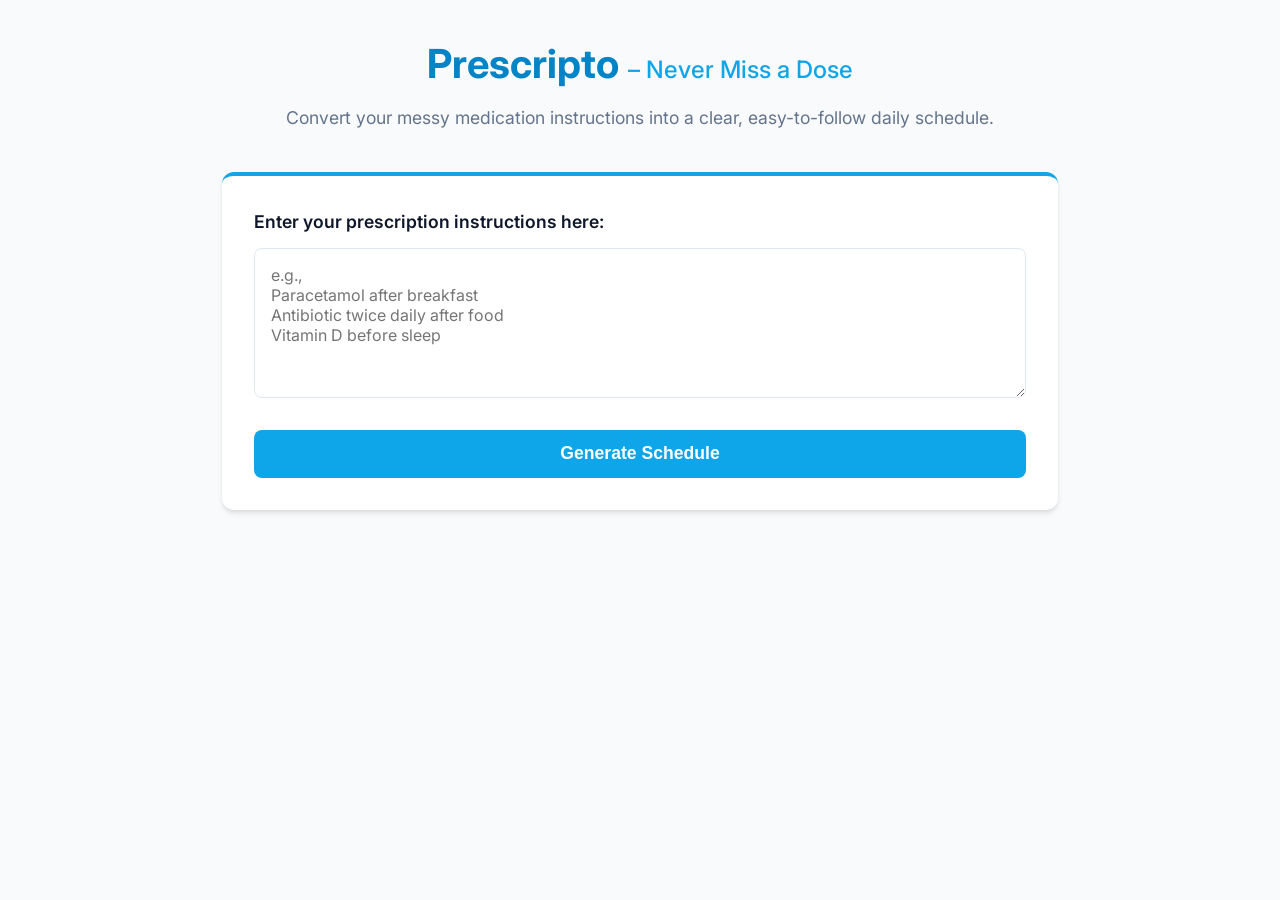
==== prescripto/frontend/index.html @ 2342eb6d "Initial commit: Prescripto full stack app with bug fixes" ====
<!DOCTYPE html>
<html lang="en">
<head>
    <meta charset="UTF-8">
    <meta name="viewport" content="width=device-width, initial-scale=1.0">
    <title>Prescripto – Never Miss a Dose</title>
    <!-- Link to the CSS file -->
    <link rel="stylesheet" href="style.css">
    <!-- Google Fonts for modern typography -->
    <link href="https://fonts.googleapis.com/css2?family=Inter:wght@400;500;600;700&display=swap" rel="stylesheet">
</head>
<body>
    <div class="container">
        <!-- Header Section -->
        <header>
            <h1>Prescripto <span class="subtitle">– Never Miss a Dose</span></h1>
            <p class="description">Convert your messy medication instructions into a clear, easy-to-follow daily schedule.</p>
        </header>

        <!-- Main Content area -->
        <main>
            <div class="input-section">
                <label for="instructions">Enter your prescription instructions here:</label>
                <!-- Large textarea for user input -->
                <textarea id="instructions" placeholder="e.g.,&#10;Paracetamol after breakfast&#10;Antibiotic twice daily after food&#10;Vitamin D before sleep"></textarea>
                <button id="generate-btn">Generate Schedule</button>
            </div>

            <!-- Dynamic Schedule Section -->
            <div class="schedule-section">
                <h2>Your Daily Schedule</h2>
                <div class="cards-container">
                    <!-- Morning Card -->
                    <div class="time-card" id="morning-card">
                        <div class="card-header morning">Morning</div>
                        <ul class="medicine-list" id="morning-list">
                            <!-- Medicines will appear here dynamically -->
                        </ul>
                    </div>
                    
                    <!-- Afternoon Card -->
                    <div class="time-card" id="afternoon-card">
                        <div class="card-header afternoon">Afternoon</div>
                        <ul class="medicine-list" id="afternoon-list">
                            <!-- Medicines will appear here dynamically -->
                        </ul>
                    </div>
                    
                    <!-- Evening Card -->
                    <div class="time-card" id="evening-card">
                        <div class="card-header evening">Evening</div>
                        <ul class="medicine-list" id="evening-list">
                            <!-- Medicines will appear here dynamically -->
                        </ul>
                    </div>
                    
                    <!-- Night Card -->
                    <div class="time-card" id="night-card">
                        <div class="card-header night">Night</div>
                        <ul class="medicine-list" id="night-list">
                            <!-- Medicines will appear here dynamically -->
                        </ul>
                    </div>
                </div>
            </div>
        </main>
    </div>
    
    <!-- Link to the JavaScript file -->
    <script src="script.js"></script>
</body>
</html>
---- prescripto/frontend/style.css ----
/* CSS Styles for Prescripto */
:root {
    --primary-blue: #0ea5e9;
    --light-blue: #e0f2fe;
    --dark-blue: #0284c7;
    --bg-color: #f8fafc;
    --card-bg: #ffffff;
    --text-main: #0f172a;
    --text-muted: #64748b;
    --border-color: #e2e8f0;
}

* {
    box-sizing: border-box;
    margin: 0;
    padding: 0;
}

body {
    font-family: 'Inter', sans-serif;
    background-color: var(--bg-color);
    color: var(--text-main);
    line-height: 1.6;
}

.container {
    max-width: 900px;
    margin: 0 auto;
    padding: 2rem;
}

header {
    text-align: center;
    margin-bottom: 2.5rem;
}

h1 {
    font-size: 2.5rem;
    color: var(--dark-blue);
    font-weight: 700;
}

.subtitle {
    font-size: 1.5rem;
    color: var(--primary-blue);
    font-weight: 500;
}

.description {
    color: var(--text-muted);
    font-size: 1.1rem;
    margin-top: 0.5rem;
}

.input-section {
    background: var(--card-bg);
    padding: 2rem;
    border-radius: 12px;
    box-shadow: 0 4px 6px -1px rgba(0, 0, 0, 0.1), 0 2px 4px -1px rgba(0, 0, 0, 0.06);
    margin-bottom: 3rem;
    border-top: 4px solid var(--primary-blue);
}

label {
    display: block;
    font-weight: 600;
    margin-bottom: 0.75rem;
    font-size: 1.1rem;
}

textarea {
    width: 100%;
    height: 150px;
    padding: 1rem;
    border: 1px solid var(--border-color);
    border-radius: 8px;
    font-family: inherit;
    font-size: 1rem;
    resize: vertical;
    margin-bottom: 1.5rem;
    transition: border-color 0.3s;
}

textarea:focus {
    outline: none;
    border-color: var(--primary-blue);
    box-shadow: 0 0 0 3px var(--light-blue);
}

button {
    background-color: var(--primary-blue);
    color: white;
    border: none;
    padding: 0.85rem 1.5rem;
    font-size: 1.1rem;
    font-weight: 600;
    border-radius: 8px;
    cursor: pointer;
    transition: background-color 0.3s, transform 0.1s;
    width: 100%;
}

button:hover {
    background-color: var(--dark-blue);
}

button:active {
    transform: translateY(2px);
}

.schedule-section {
    display: none; /* Hidden by default, shown when results arrive */
    animation: fadeIn 0.5s ease;
}

@keyframes fadeIn {
    from { opacity: 0; transform: translateY(10px); }
    to { opacity: 1; transform: translateY(0); }
}

.schedule-section h2 {
    text-align: center;
    margin-bottom: 1.5rem;
    color: var(--dark-blue);
}

.cards-container {
    display: grid;
    grid-template-columns: repeat(auto-fit, minmax(200px, 1fr));
    gap: 1.5rem;
}

.time-card {
    background: var(--card-bg);
    border-radius: 10px;
    overflow: hidden;
    box-shadow: 0 4px 6px -1px rgba(0, 0, 0, 0.1);
    border: 1px solid var(--border-color);
    display: flex;
    flex-direction: column;
}

.card-header {
    padding: 1rem;
    font-weight: 700;
    text-align: center;
    font-size: 1.1rem;
    text-transform: uppercase;
    letter-spacing: 0.5px;
}

/* Distinct healthcare-themed colors for each time card */
.card-header.morning { background-color: #fce7f3; color: #be185d; }
.card-header.afternoon { background-color: #ffedd5; color: #c2410c; }
.card-header.evening { background-color: #e0e7ff; color: #4338ca; }
.card-header.night { background-color: #dbeafe; color: #1d4ed8; }

.medicine-list {
    list-style-type: none;
    padding: 1rem;
    flex-grow: 1;
    min-height: 120px;
}

.medicine-list li {
    padding: 0.75rem 0.5rem;
    border-bottom: 1px solid var(--border-color);
    display: flex;
    align-items: center;
    font-weight: 500;
}

.medicine-list li:last-child {
    border-bottom: none;
}

/* Add a pill emoji to each medicine item */
.medicine-list li::before {
    content: '💊';
    margin-right: 0.75rem;
    font-size: 1.2rem;
}

.empty-message {
    color: var(--text-muted);
    font-style: italic;
    text-align: center;
    font-size: 0.95rem;
    margin-top: 1.5rem;
}

/* Responsive adjustments */
@media (max-width: 600px) {
    .cards-container {
        grid-template-columns: 1fr;
    }
}
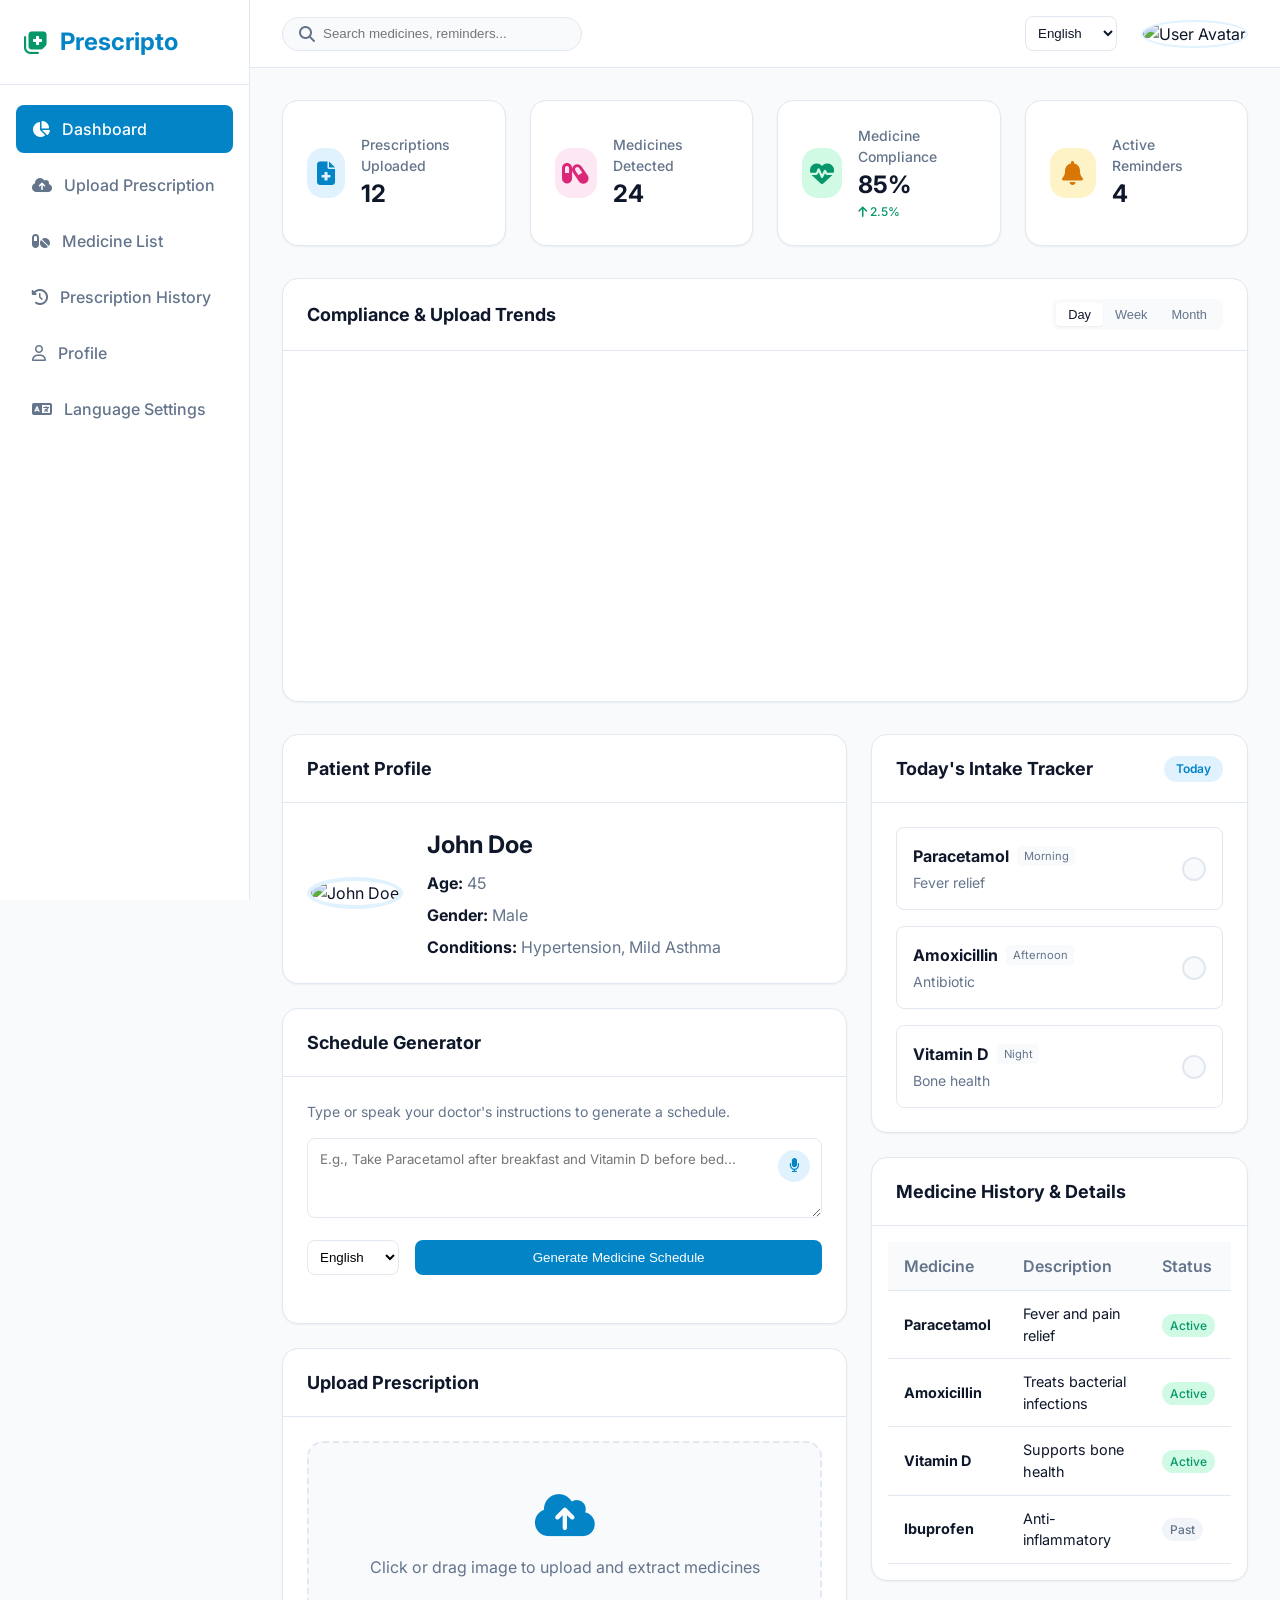
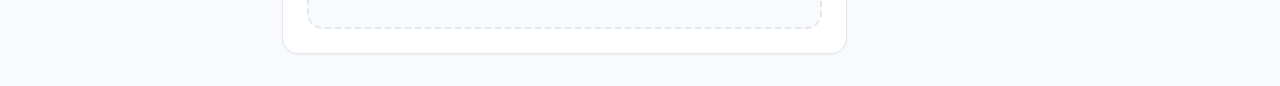
==== commit 40f6a614: "Update Prescripto frontend with new dashboard UI" ====
--- a/prescripto/frontend/index.html
+++ b/prescripto/frontend/index.html
@@ -3,70 +3,277 @@
 <head>
     <meta charset="UTF-8">
     <meta name="viewport" content="width=device-width, initial-scale=1.0">
-    <title>Prescripto – Never Miss a Dose</title>
-    <!-- Link to the CSS file -->
+    <title>Prescripto - Healthcare Dashboard</title>
+    <link href="https://fonts.googleapis.com/css2?family=Inter:wght@300;400;500;600;700&display=swap" rel="stylesheet">
+    <link rel="stylesheet" href="https://cdnjs.cloudflare.com/ajax/libs/font-awesome/6.4.0/css/all.min.css">
     <link rel="stylesheet" href="style.css">
-    <!-- Google Fonts for modern typography -->
-    <link href="https://fonts.googleapis.com/css2?family=Inter:wght@400;500;600;700&display=swap" rel="stylesheet">
+    <script src="https://cdn.jsdelivr.net/npm/chart.js"></script>
 </head>
 <body>
-    <div class="container">
-        <!-- Header Section -->
-        <header>
-            <h1>Prescripto <span class="subtitle">– Never Miss a Dose</span></h1>
-            <p class="description">Convert your messy medication instructions into a clear, easy-to-follow daily schedule.</p>
-        </header>
-
-        <!-- Main Content area -->
-        <main>
-            <div class="input-section">
-                <label for="instructions">Enter your prescription instructions here:</label>
-                <!-- Large textarea for user input -->
-                <textarea id="instructions" placeholder="e.g.,&#10;Paracetamol after breakfast&#10;Antibiotic twice daily after food&#10;Vitamin D before sleep"></textarea>
-                <button id="generate-btn">Generate Schedule</button>
+    <div class="dashboard-container">
+        <!-- Sidebar -->
+        <aside class="sidebar" id="sidebar">
+            <div class="sidebar-header">
+                <i class="fa-solid fa-notes-medical logo-icon"></i>
+                <h2>Prescripto</h2>
             </div>
-
-            <!-- Dynamic Schedule Section -->
-            <div class="schedule-section">
-                <h2>Your Daily Schedule</h2>
-                <div class="cards-container">
-                    <!-- Morning Card -->
-                    <div class="time-card" id="morning-card">
-                        <div class="card-header morning">Morning</div>
-                        <ul class="medicine-list" id="morning-list">
-                            <!-- Medicines will appear here dynamically -->
-                        </ul>
-                    </div>
-                    
-                    <!-- Afternoon Card -->
-                    <div class="time-card" id="afternoon-card">
-                        <div class="card-header afternoon">Afternoon</div>
-                        <ul class="medicine-list" id="afternoon-list">
-                            <!-- Medicines will appear here dynamically -->
-                        </ul>
-                    </div>
-                    
-                    <!-- Evening Card -->
-                    <div class="time-card" id="evening-card">
-                        <div class="card-header evening">Evening</div>
-                        <ul class="medicine-list" id="evening-list">
-                            <!-- Medicines will appear here dynamically -->
-                        </ul>
-                    </div>
-                    
-                    <!-- Night Card -->
-                    <div class="time-card" id="night-card">
-                        <div class="card-header night">Night</div>
-                        <ul class="medicine-list" id="night-list">
-                            <!-- Medicines will appear here dynamically -->
-                        </ul>
+            <ul class="nav-links">
+                <li class="active"><a href="#"><i class="fa-solid fa-chart-pie"></i> Dashboard</a></li>
+                <li><a href="#"><i class="fa-solid fa-cloud-arrow-up"></i> Upload Prescription</a></li>
+                <li><a href="#"><i class="fa-solid fa-pills"></i> Medicine List</a></li>
+                <li><a href="#"><i class="fa-solid fa-clock-rotate-left"></i> Prescription History</a></li>
+                <li><a href="#"><i class="fa-regular fa-user"></i> Profile</a></li>
+                <li><a href="#"><i class="fa-solid fa-language"></i> Language Settings</a></li>
+            </ul>
+        </aside>
+
+        <!-- Main Content -->
+        <main class="main-content">
+            <!-- Top Navigation -->
+            <header class="top-nav">
+                <div class="header-left">
+                    <button id="sidebar-toggle" class="menu-btn"><i class="fa-solid fa-bars"></i></button>
+                    <div class="search-bar">
+                        <i class="fa-solid fa-search"></i>
+                        <input type="text" placeholder="Search medicines, reminders...">
+                    </div>
+                </div>
+                <div class="header-right">
+                    <select class="language-selector" id="global-lang">
+                        <option value="en">English</option>
+                        <option value="hi">Hindi</option>
+                        <option value="kn">Kannada</option>
+                    </select>
+                    <div class="user-profile">
+                        <img src="https://ui-avatars.com/api/?name=John+Doe&background=e0f2fe&color=0284c7" alt="User Avatar" class="avatar">
+                    </div>
+                </div>
+            </header>
+
+            <!-- Dashboard Content -->
+            <div class="dashboard-content">
+                <!-- Top Stats Cards -->
+                <div class="stats-grid">
+                    <div class="stat-card">
+                        <div class="stat-icon uploader">
+                            <i class="fa-solid fa-file-medical"></i>
+                        </div>
+                        <div class="stat-details">
+                            <h3>Prescriptions Uploaded</h3>
+                            <p class="stat-number">12</p>
+                        </div>
+                    </div>
+                    <div class="stat-card">
+                        <div class="stat-icon medicines">
+                            <i class="fa-solid fa-capsules"></i>
+                        </div>
+                        <div class="stat-details">
+                            <h3>Medicines Detected</h3>
+                            <p class="stat-number">24</p>
+                        </div>
+                    </div>
+                    <div class="stat-card">
+                        <div class="stat-icon compliance">
+                            <i class="fa-solid fa-heart-pulse"></i>
+                        </div>
+                        <div class="stat-details">
+                            <h3>Medicine Compliance</h3>
+                            <p class="stat-number">85%</p>
+                            <p class="stat-growth success"><i class="fa-solid fa-arrow-up"></i> 2.5%</p>
+                        </div>
+                    </div>
+                    <div class="stat-card">
+                        <div class="stat-icon reminders">
+                            <i class="fa-solid fa-bell"></i>
+                        </div>
+                        <div class="stat-details">
+                            <h3>Active Reminders</h3>
+                            <p class="stat-number">4</p>
+                        </div>
+                    </div>
+                </div>
+
+                <!-- Chart Section -->
+                <div class="chart-panel panel">
+                    <div class="panel-header">
+                        <h3>Compliance & Upload Trends</h3>
+                        <div class="chart-options">
+                            <button class="active">Day</button>
+                            <button>Week</button>
+                            <button>Month</button>
+                        </div>
+                    </div>
+                    <div class="chart-container">
+                        <canvas id="complianceChart"></canvas>
+                    </div>
+                </div>
+
+                <!-- Main Panels Grid -->
+                <div class="panels-grid">
+                    <!-- Left Column -->
+                    <div class="column-left">
+                        <!-- Profile Panel -->
+                        <div class="panel profile-panel">
+                            <div class="panel-header">
+                                <h3>Patient Profile</h3>
+                            </div>
+                            <div class="profile-details">
+                                <img src="https://ui-avatars.com/api/?name=John+Doe&background=e0f2fe&color=0284c7&size=100" alt="John Doe" class="profile-img-large">
+                                <div class="info">
+                                    <h2>John Doe</h2>
+                                    <p><strong>Age:</strong> 45</p>
+                                    <p><strong>Gender:</strong> Male</p>
+                                    <p><strong>Conditions:</strong> Hypertension, Mild Asthma</p>
+                                </div>
+                            </div>
+                        </div>
+
+                        <!-- Schedule Generator -->
+                        <div class="panel schedule-panel">
+                            <div class="panel-header">
+                                <h3>Schedule Generator</h3>
+                            </div>
+                            <div class="generator-body">
+                                <p class="text-sm">Type or speak your doctor's instructions to generate a schedule.</p>
+                                <div class="input-group">
+                                    <textarea id="instruction-input" placeholder="E.g., Take Paracetamol after breakfast and Vitamin D before bed..."></textarea>
+                                    <button class="voice-btn" id="voice-btn" title="Click to speak">
+                                        <i class="fa-solid fa-microphone"></i>
+                                    </button>
+                                </div>
+                                <div class="action-row">
+                                    <select id="schedule-lang">
+                                        <option value="en">English</option>
+                                        <option value="hi">Hindi</option>
+                                        <option value="kn">Kannada</option>
+                                    </select>
+                                    <button class="btn-primary" id="generate-btn">Generate Medicine Schedule</button>
+                                </div>
+                                <div id="generated-schedule" class="hidden">
+                                    <h4>Your Schedule</h4>
+                                    <div class="schedule-times">
+                                        <div class="time-block">
+                                            <h5><i class="fa-regular fa-sun"></i> Morning</h5>
+                                            <ul id="morning-list"></ul>
+                                        </div>
+                                        <div class="time-block">
+                                            <h5><i class="fa-solid fa-sun-bright" style="color:var(--clr-dark-blue)"></i> Afternoon</h5>
+                                            <ul id="afternoon-list"></ul>
+                                        </div>
+                                        <div class="time-block">
+                                            <h5><i class="fa-solid fa-moon"></i> Night</h5>
+                                            <ul id="night-list"></ul>
+                                        </div>
+                                    </div>
+                                </div>
+                            </div>
+                        </div>
+
+                        <!-- Upload Simulation -->
+                        <div class="panel upload-panel">
+                            <div class="panel-header">
+                                <h3>Upload Prescription</h3>
+                            </div>
+                            <div class="upload-area" id="upload-area">
+                                <i class="fa-solid fa-cloud-arrow-up upload-icon"></i>
+                                <p>Click or drag image to upload and extract medicines</p>
+                                <input type="file" id="file-input" hidden accept="image/*">
+                            </div>
+                            <div id="upload-result" class="hidden">
+                                <h4>Extraction Result</h4>
+                                <ul class="extracted-list" id="extracted-medicines">
+                                    <!-- Populated by JS -->
+                                </ul>
+                            </div>
+                        </div>
+                    </div>
+
+                    <!-- Right Column -->
+                    <div class="column-right">
+                        <!-- Medicine Intake Tracker -->
+                        <div class="panel tracker-panel">
+                            <div class="panel-header">
+                                <h3>Today's Intake Tracker</h3>
+                                <span class="date-badge" id="current-date">Today</span>
+                            </div>
+                            <div class="tracker-list">
+                                <div class="tracker-item">
+                                    <div class="tracker-info">
+                                        <h4>Paracetamol <span class="badge-time">Morning</span></h4>
+                                        <p>Fever relief</p>
+                                    </div>
+                                    <label class="custom-checkbox">
+                                        <input type="checkbox" class="intake-checkbox">
+                                        <span class="checkmark"></span>
+                                    </label>
+                                </div>
+                                <div class="tracker-item">
+                                    <div class="tracker-info">
+                                        <h4>Amoxicillin <span class="badge-time">Afternoon</span></h4>
+                                        <p>Antibiotic</p>
+                                    </div>
+                                    <label class="custom-checkbox">
+                                        <input type="checkbox" class="intake-checkbox">
+                                        <span class="checkmark"></span>
+                                    </label>
+                                </div>
+                                <div class="tracker-item">
+                                    <div class="tracker-info">
+                                        <h4>Vitamin D <span class="badge-time">Night</span></h4>
+                                        <p>Bone health</p>
+                                    </div>
+                                    <label class="custom-checkbox">
+                                        <input type="checkbox" class="intake-checkbox">
+                                        <span class="checkmark"></span>
+                                    </label>
+                                </div>
+                            </div>
+                        </div>
+
+                        <!-- Medicine History & Description -->
+                        <div class="panel history-panel">
+                            <div class="panel-header">
+                                <h3>Medicine History & Details</h3>
+                            </div>
+                            <div class="table-responsive">
+                                <table class="medicine-table">
+                                    <thead>
+                                        <tr>
+                                            <th>Medicine</th>
+                                            <th>Description</th>
+                                            <th>Status</th>
+                                        </tr>
+                                    </thead>
+                                    <tbody>
+                                        <tr>
+                                            <td><strong>Paracetamol</strong></td>
+                                            <td>Fever and pain relief</td>
+                                            <td><span class="status-badge active">Active</span></td>
+                                        </tr>
+                                        <tr>
+                                            <td><strong>Amoxicillin</strong></td>
+                                            <td>Treats bacterial infections</td>
+                                            <td><span class="status-badge active">Active</span></td>
+                                        </tr>
+                                        <tr>
+                                            <td><strong>Vitamin D</strong></td>
+                                            <td>Supports bone health</td>
+                                            <td><span class="status-badge active">Active</span></td>
+                                        </tr>
+                                        <tr>
+                                            <td><strong>Ibuprofen</strong></td>
+                                            <td>Anti-inflammatory</td>
+                                            <td><span class="status-badge inactive">Past</span></td>
+                                        </tr>
+                                    </tbody>
+                                </table>
+                            </div>
+                        </div>
                     </div>
                 </div>
             </div>
         </main>
     </div>
-    
-    <!-- Link to the JavaScript file -->
     <script src="script.js"></script>
 </body>
 </html>
--- a/prescripto/frontend/style.css
+++ b/prescripto/frontend/style.css
@@ -1,197 +1,769 @@
-/* CSS Styles for Prescripto */
 :root {
-    --primary-blue: #0ea5e9;
-    --light-blue: #e0f2fe;
-    --dark-blue: #0284c7;
-    --bg-color: #f8fafc;
-    --card-bg: #ffffff;
-    --text-main: #0f172a;
-    --text-muted: #64748b;
-    --border-color: #e2e8f0;
+    /* Primary Colors */
+    --clr-light-blue: #e0f2fe;
+    --clr-blue: #0284c7;
+    --clr-dark-blue: #0369a1;
+    --clr-white: #ffffff;
+    --clr-green-soft: #d1fae5;
+    --clr-green: #059669;
+    --clr-bg: #f8fafc;
+    --clr-text-main: #0f172a;
+    --clr-text-muted: #64748b;
+    --clr-border: #e2e8f0;
+    
+    --shadow-sm: 0 1px 2px 0 rgb(0 0 0 / 0.05);
+    --shadow-md: 0 4px 6px -1px rgb(0 0 0 / 0.1), 0 2px 4px -2px rgb(0 0 0 / 0.1);
+    --shadow-lg: 0 10px 15px -3px rgb(0 0 0 / 0.1), 0 4px 6px -4px rgb(0 0 0 / 0.1);
+    
+    --transition: all 0.3s ease;
 }
 
 * {
-    box-sizing: border-box;
     margin: 0;
     padding: 0;
+    box-sizing: border-box;
 }
 
 body {
     font-family: 'Inter', sans-serif;
-    background-color: var(--bg-color);
-    color: var(--text-main);
-    line-height: 1.6;
-}
-
-.container {
-    max-width: 900px;
-    margin: 0 auto;
+    background-color: var(--clr-bg);
+    color: var(--clr-text-main);
+    line-height: 1.5;
+}
+
+/* Layout */
+.dashboard-container {
+    display: flex;
+    min-height: 100vh;
+}
+
+/* Sidebar */
+.sidebar {
+    width: 250px;
+    background-color: var(--clr-white);
+    border-right: 1px solid var(--clr-border);
+    display: flex;
+    flex-direction: column;
+    transition: var(--transition);
+    position: fixed;
+    height: 100vh;
+    z-index: 10;
+}
+
+.sidebar-header {
+    padding: 1.5rem;
+    display: flex;
+    align-items: center;
+    gap: 0.75rem;
+    border-bottom: 1px solid var(--clr-border);
+    color: var(--clr-blue);
+}
+
+.logo-icon {
+    font-size: 1.5rem;
+    color: var(--clr-green);
+}
+
+.nav-links {
+    list-style: none;
+    padding: 1rem 0;
+}
+
+.nav-links li {
+    padding: 0.25rem 1rem;
+}
+
+.nav-links a {
+    display: flex;
+    align-items: center;
+    gap: 0.75rem;
+    padding: 0.75rem 1rem;
+    color: var(--clr-text-muted);
+    text-decoration: none;
+    border-radius: 0.5rem;
+    transition: var(--transition);
+    font-weight: 500;
+}
+
+.nav-links a:hover, .nav-links li.active a {
+    background-color: var(--clr-light-blue);
+    color: var(--clr-blue);
+}
+
+.nav-links li.active a {
+    background-color: var(--clr-blue);
+    color: var(--clr-white);
+}
+
+/* Main Content */
+.main-content {
+    flex: 1;
+    margin-left: 250px;
+    display: flex;
+    flex-direction: column;
+    width: calc(100% - 250px);
+}
+
+/* Top Navigation */
+.top-nav {
+    display: flex;
+    justify-content: space-between;
+    align-items: center;
+    padding: 1rem 2rem;
+    background-color: var(--clr-white);
+    border-bottom: 1px solid var(--clr-border);
+    position: sticky;
+    top: 0;
+    z-index: 5;
+}
+
+.header-left, .header-right {
+    display: flex;
+    align-items: center;
+    gap: 1.5rem;
+}
+
+.menu-btn {
+    background: none;
+    border: none;
+    font-size: 1.25rem;
+    color: var(--clr-text-muted);
+    cursor: pointer;
+    display: none;
+}
+
+.search-bar {
+    display: flex;
+    align-items: center;
+    background-color: var(--clr-bg);
+    border-radius: 2rem;
+    padding: 0.5rem 1rem;
+    width: 300px;
+    border: 1px solid var(--clr-border);
+}
+
+.search-bar i {
+    color: var(--clr-text-muted);
+    margin-right: 0.5rem;
+}
+
+.search-bar input {
+    border: none;
+    background: transparent;
+    outline: none;
+    width: 100%;
+    color: var(--clr-text-main);
+}
+
+.language-selector {
+    padding: 0.5rem;
+    border: 1px solid var(--clr-border);
+    border-radius: 0.5rem;
+    background-color: var(--clr-white);
+    color: var(--clr-text-main);
+    outline: none;
+    cursor: pointer;
+}
+
+.notification {
+    position: relative;
+    cursor: pointer;
+    color: var(--clr-text-muted);
+    font-size: 1.25rem;
+}
+
+.badge {
+    position: absolute;
+    top: -5px;
+    right: -5px;
+    background-color: rgb(239, 68, 68);
+    color: white;
+    font-size: 0.6rem;
+    width: 15px;
+    height: 15px;
+    display: flex;
+    align-items: center;
+    justify-content: center;
+    border-radius: 50%;
+    font-weight: bold;
+}
+
+.avatar {
+    width: 40px;
+    height: 40px;
+    border-radius: 50%;
+    object-fit: cover;
+    border: 2px solid var(--clr-light-blue);
+    cursor: pointer;
+}
+
+/* Dashboard Content */
+.dashboard-content {
     padding: 2rem;
 }
 
-header {
+/* Stats Grid */
+.stats-grid {
+    display: grid;
+    grid-template-columns: repeat(auto-fit, minmax(220px, 1fr));
+    gap: 1.5rem;
+    margin-bottom: 2rem;
+}
+
+.stat-card {
+    background: var(--clr-white);
+    padding: 1.5rem;
+    border-radius: 1rem;
+    box-shadow: var(--shadow-sm);
+    display: flex;
+    align-items: center;
+    gap: 1rem;
+    border: 1px solid var(--clr-border);
+    transition: var(--transition);
+}
+
+.stat-card:hover {
+    box-shadow: var(--shadow-md);
+    transform: translateY(-2px);
+}
+
+.stat-icon {
+    width: 50px;
+    height: 50px;
+    border-radius: 1rem;
+    display: flex;
+    align-items: center;
+    justify-content: center;
+    font-size: 1.5rem;
+}
+
+.stat-icon.uploader { background-color: var(--clr-light-blue); color: var(--clr-blue); }
+.stat-icon.medicines { background-color: #fce7f3; color: #db2777; }
+.stat-icon.compliance { background-color: var(--clr-green-soft); color: var(--clr-green); }
+.stat-icon.reminders { background-color: #fef3c7; color: #d97706; }
+
+.stat-details h3 {
+    font-size: 0.875rem;
+    color: var(--clr-text-muted);
+    font-weight: 500;
+}
+
+.stat-number {
+    font-size: 1.5rem;
+    font-weight: 700;
+    color: var(--clr-text-main);
+    display: flex;
+    align-items: baseline;
+    gap: 0.5rem;
+}
+
+.stat-growth {
+    font-size: 0.75rem;
+    font-weight: 500;
+}
+
+.stat-growth.success {
+    color: var(--clr-green);
+}
+
+.stat-growth.danger {
+    color: #ef4444;
+}
+
+/* Chart Panel */
+.chart-panel {
+    margin-bottom: 2rem;
+    background: var(--clr-white);
+}
+
+.chart-options {
+    display: flex;
+    background: var(--clr-bg);
+    border-radius: 0.5rem;
+    padding: 0.25rem;
+}
+
+.chart-options button {
+    border: none;
+    background: transparent;
+    padding: 0.25rem 0.75rem;
+    border-radius: 0.25rem;
+    font-size: 0.8rem;
+    color: var(--clr-text-muted);
+    cursor: pointer;
+    transition: var(--transition);
+}
+
+.chart-options button.active {
+    background: var(--clr-white);
+    color: var(--clr-text-main);
+    box-shadow: var(--shadow-sm);
+}
+
+.chart-container {
+    padding: 1.5rem;
+    height: 350px;
+    width: 100%;
+}
+
+/* Panels Grid */
+.panels-grid {
+    display: grid;
+    grid-template-columns: 1.5fr 1fr;
+    gap: 1.5rem;
+}
+
+.column-left, .column-right {
+    display: flex;
+    flex-direction: column;
+    gap: 1.5rem;
+}
+
+/* Common Panel Styles */
+.panel {
+    background: var(--clr-white);
+    border-radius: 1rem;
+    box-shadow: var(--shadow-sm);
+    border: 1px solid var(--clr-border);
+    overflow: hidden;
+}
+
+.panel-header {
+    padding: 1.25rem 1.5rem;
+    border-bottom: 1px solid var(--clr-border);
+    display: flex;
+    justify-content: space-between;
+    align-items: center;
+}
+
+.panel-header h3 {
+    font-size: 1.125rem;
+    color: var(--clr-text-main);
+}
+
+/* Profile Panel */
+.profile-details {
+    padding: 1.5rem;
+    display: flex;
+    align-items: center;
+    gap: 1.5rem;
+}
+
+.profile-img-large {
+    border-radius: 50%;
+    border: 4px solid var(--clr-light-blue);
+}
+
+.profile-details .info p {
+    color: var(--clr-text-muted);
+    margin-top: 0.5rem;
+}
+
+.profile-details .info p strong {
+    color: var(--clr-text-main);
+}
+
+/* Schedule Generator */
+.generator-body {
+    padding: 1.5rem;
+}
+
+.text-sm {
+    font-size: 0.875rem;
+    color: var(--clr-text-muted);
+    margin-bottom: 1rem;
+}
+
+.input-group {
+    position: relative;
+    margin-bottom: 1rem;
+}
+
+.input-group textarea {
+    width: 100%;
+    min-height: 80px;
+    padding: 0.75rem 3rem 0.75rem 0.75rem;
+    border: 1px solid var(--clr-border);
+    border-radius: 0.5rem;
+    resize: vertical;
+    outline: none;
+    font-family: inherit;
+    color: var(--clr-text-main);
+}
+
+.input-group textarea:focus {
+    border-color: var(--clr-blue);
+    box-shadow: 0 0 0 2px var(--clr-light-blue);
+}
+
+.voice-btn {
+    position: absolute;
+    top: 0.75rem;
+    right: 0.75rem;
+    background: var(--clr-light-blue);
+    color: var(--clr-blue);
+    border: none;
+    width: 32px;
+    height: 32px;
+    border-radius: 50%;
+    cursor: pointer;
+    display: flex;
+    align-items: center;
+    justify-content: center;
+    transition: var(--transition);
+}
+
+.voice-btn:hover, .voice-btn.recording {
+    background: var(--clr-blue);
+    color: var(--clr-white);
+}
+
+.voice-btn.recording {
+    animation: pulse 1.5s infinite;
+    background: #ef4444;
+}
+
+@keyframes pulse {
+    0% { box-shadow: 0 0 0 0 rgba(239, 68, 68, 0.7); }
+    70% { box-shadow: 0 0 0 10px rgba(239, 68, 68, 0); }
+    100% { box-shadow: 0 0 0 0 rgba(239, 68, 68, 0); }
+}
+
+.action-row {
+    display: flex;
+    gap: 1rem;
+    margin-bottom: 1.5rem;
+}
+
+.action-row select {
+    padding: 0.5rem;
+    border: 1px solid var(--clr-border);
+    border-radius: 0.5rem;
+    background: var(--clr-white);
+    outline: none;
+}
+
+.btn-primary {
+    background-color: var(--clr-blue);
+    color: var(--clr-white);
+    border: none;
+    padding: 0.5rem 1rem;
+    border-radius: 0.5rem;
+    font-weight: 500;
+    cursor: pointer;
+    transition: var(--transition);
+    flex: 1;
+}
+
+.btn-primary:hover {
+    background-color: var(--clr-dark-blue);
+}
+
+.hidden {
+    display: none !important;
+}
+
+#generated-schedule {
+    margin-top: 1.5rem;
+    padding-top: 1.5rem;
+    border-top: 1px dashed var(--clr-border);
+}
+
+#generated-schedule h4 {
+    margin-bottom: 1rem;
+    color: var(--clr-green);
+}
+
+.schedule-times {
+    display: flex;
+    flex-direction: column;
+    gap: 1rem;
+}
+
+.time-block {
+    background: var(--clr-bg);
+    padding: 1rem;
+    border-radius: 0.5rem;
+    border-left: 4px solid var(--clr-blue);
+}
+
+.time-block h5 {
+    display: flex;
+    align-items: center;
+    gap: 0.5rem;
+    margin-bottom: 0.5rem;
+    color: var(--clr-dark-blue);
+}
+
+.time-block ul {
+    list-style: none;
+    padding-left: 1.5rem;
+}
+
+.time-block li {
+    position: relative;
+    margin-bottom: 0.25rem;
+    font-size: 0.9rem;
+}
+
+.time-block li::before {
+    content: "•";
+    color: var(--clr-blue);
+    position: absolute;
+    left: -1rem;
+}
+
+/* Upload Panel */
+.upload-area {
+    margin: 1.5rem;
+    border: 2px dashed var(--clr-border);
+    border-radius: 1rem;
+    padding: 3rem 1rem;
     text-align: center;
-    margin-bottom: 2.5rem;
-}
-
-h1 {
-    font-size: 2.5rem;
-    color: var(--dark-blue);
-    font-weight: 700;
-}
-
-.subtitle {
-    font-size: 1.5rem;
-    color: var(--primary-blue);
+    cursor: pointer;
+    transition: var(--transition);
+    background: var(--clr-bg);
+}
+
+.upload-area:hover, .upload-area.dragover {
+    border-color: var(--clr-blue);
+    background: var(--clr-light-blue);
+}
+
+.upload-icon {
+    font-size: 3rem;
+    color: var(--clr-blue);
+    margin-bottom: 1rem;
+}
+
+.upload-area p {
+    color: var(--clr-text-muted);
+}
+
+#upload-result {
+    padding: 0 1.5rem 1.5rem;
+}
+
+#upload-result h4 {
+    margin-bottom: 1rem;
+    font-size: 1rem;
+}
+
+.extracted-list {
+    list-style: none;
+    display: flex;
+    flex-direction: column;
+    gap: 0.5rem;
+}
+
+.extracted-list li {
+    background: var(--clr-green-soft);
+    padding: 0.75rem 1rem;
+    border-radius: 0.5rem;
+    font-size: 0.9rem;
+    color: var(--clr-green);
+    border: 1px solid rgba(5, 150, 105, 0.2);
+    display: flex;
+    justify-content: space-between;
+}
+
+/* Tracker Panel */
+.date-badge {
+    background: var(--clr-light-blue);
+    color: var(--clr-blue);
+    padding: 0.25rem 0.75rem;
+    border-radius: 1rem;
+    font-size: 0.75rem;
+    font-weight: 600;
+}
+
+.tracker-list {
+    padding: 1.5rem;
+    display: flex;
+    flex-direction: column;
+    gap: 1rem;
+}
+
+.tracker-item {
+    display: flex;
+    justify-content: space-between;
+    align-items: center;
+    padding: 1rem;
+    border: 1px solid var(--clr-border);
+    border-radius: 0.5rem;
+    transition: var(--transition);
+}
+
+.tracker-item:hover {
+    border-color: var(--clr-blue);
+    box-shadow: var(--shadow-sm);
+}
+
+.tracker-info h4 {
+    display: flex;
+    align-items: center;
+    gap: 0.5rem;
+    margin-bottom: 0.25rem;
+}
+
+.badge-time {
+    font-size: 0.7rem;
+    padding: 0.1rem 0.4rem;
+    border-radius: 0.25rem;
+    background: var(--clr-bg);
+    color: var(--clr-text-muted);
+    font-weight: normal;
+}
+
+.tracker-info p {
+    font-size: 0.875rem;
+    color: var(--clr-text-muted);
+}
+
+/* Custom Checkbox */
+.custom-checkbox {
+    display: block;
+    position: relative;
+    cursor: pointer;
+    font-size: 22px;
+    -webkit-user-select: none;
+    -moz-user-select: none;
+    -ms-user-select: none;
+    user-select: none;
+    width: 24px;
+    height: 24px;
+}
+
+.custom-checkbox input {
+    position: absolute;
+    opacity: 0;
+    cursor: pointer;
+    height: 0;
+    width: 0;
+}
+
+.checkmark {
+    position: absolute;
+    top: 0;
+    left: 0;
+    height: 24px;
+    width: 24px;
+    background-color: var(--clr-bg);
+    border: 2px solid var(--clr-border);
+    border-radius: 50%;
+    transition: var(--transition);
+}
+
+.custom-checkbox:hover input ~ .checkmark {
+    border-color: var(--clr-green);
+}
+
+.custom-checkbox input:checked ~ .checkmark {
+    background-color: var(--clr-green);
+    border-color: var(--clr-green);
+}
+
+.checkmark:after {
+    content: "";
+    position: absolute;
+    display: none;
+}
+
+.custom-checkbox input:checked ~ .checkmark:after {
+    display: block;
+}
+
+.custom-checkbox .checkmark:after {
+    left: 8px;
+    top: 4px;
+    width: 5px;
+    height: 10px;
+    border: solid white;
+    border-width: 0 2px 2px 0;
+    -webkit-transform: rotate(45deg);
+    -ms-transform: rotate(45deg);
+    transform: rotate(45deg);
+}
+
+/* Medicine History Table */
+.table-responsive {
+    overflow-x: auto;
+    padding: 1rem;
+}
+
+.medicine-table {
+    width: 100%;
+    border-collapse: collapse;
+}
+
+.medicine-table th, .medicine-table td {
+    padding: 0.75rem 1rem;
+    text-align: left;
+    border-bottom: 1px solid var(--clr-border);
+}
+
+.medicine-table th {
+    font-weight: 600;
+    color: var(--clr-text-muted);
+    background-color: var(--clr-bg);
+}
+
+.medicine-table td {
+    font-size: 0.9rem;
+}
+
+.status-badge {
+    padding: 0.25rem 0.5rem;
+    border-radius: 1rem;
+    font-size: 0.75rem;
     font-weight: 500;
 }
 
-.description {
-    color: var(--text-muted);
-    font-size: 1.1rem;
-    margin-top: 0.5rem;
-}
-
-.input-section {
-    background: var(--card-bg);
-    padding: 2rem;
-    border-radius: 12px;
-    box-shadow: 0 4px 6px -1px rgba(0, 0, 0, 0.1), 0 2px 4px -1px rgba(0, 0, 0, 0.06);
-    margin-bottom: 3rem;
-    border-top: 4px solid var(--primary-blue);
-}
-
-label {
-    display: block;
-    font-weight: 600;
-    margin-bottom: 0.75rem;
-    font-size: 1.1rem;
-}
-
-textarea {
-    width: 100%;
-    height: 150px;
-    padding: 1rem;
-    border: 1px solid var(--border-color);
-    border-radius: 8px;
-    font-family: inherit;
-    font-size: 1rem;
-    resize: vertical;
-    margin-bottom: 1.5rem;
-    transition: border-color 0.3s;
-}
-
-textarea:focus {
-    outline: none;
-    border-color: var(--primary-blue);
-    box-shadow: 0 0 0 3px var(--light-blue);
-}
-
-button {
-    background-color: var(--primary-blue);
-    color: white;
-    border: none;
-    padding: 0.85rem 1.5rem;
-    font-size: 1.1rem;
-    font-weight: 600;
-    border-radius: 8px;
-    cursor: pointer;
-    transition: background-color 0.3s, transform 0.1s;
-    width: 100%;
-}
-
-button:hover {
-    background-color: var(--dark-blue);
-}
-
-button:active {
-    transform: translateY(2px);
-}
-
-.schedule-section {
-    display: none; /* Hidden by default, shown when results arrive */
-    animation: fadeIn 0.5s ease;
-}
-
-@keyframes fadeIn {
-    from { opacity: 0; transform: translateY(10px); }
-    to { opacity: 1; transform: translateY(0); }
-}
-
-.schedule-section h2 {
-    text-align: center;
-    margin-bottom: 1.5rem;
-    color: var(--dark-blue);
-}
-
-.cards-container {
-    display: grid;
-    grid-template-columns: repeat(auto-fit, minmax(200px, 1fr));
-    gap: 1.5rem;
-}
-
-.time-card {
-    background: var(--card-bg);
-    border-radius: 10px;
-    overflow: hidden;
-    box-shadow: 0 4px 6px -1px rgba(0, 0, 0, 0.1);
-    border: 1px solid var(--border-color);
-    display: flex;
-    flex-direction: column;
-}
-
-.card-header {
-    padding: 1rem;
-    font-weight: 700;
-    text-align: center;
-    font-size: 1.1rem;
-    text-transform: uppercase;
-    letter-spacing: 0.5px;
-}
-
-/* Distinct healthcare-themed colors for each time card */
-.card-header.morning { background-color: #fce7f3; color: #be185d; }
-.card-header.afternoon { background-color: #ffedd5; color: #c2410c; }
-.card-header.evening { background-color: #e0e7ff; color: #4338ca; }
-.card-header.night { background-color: #dbeafe; color: #1d4ed8; }
-
-.medicine-list {
-    list-style-type: none;
-    padding: 1rem;
-    flex-grow: 1;
-    min-height: 120px;
-}
-
-.medicine-list li {
-    padding: 0.75rem 0.5rem;
-    border-bottom: 1px solid var(--border-color);
-    display: flex;
-    align-items: center;
-    font-weight: 500;
-}
-
-.medicine-list li:last-child {
-    border-bottom: none;
-}
-
-/* Add a pill emoji to each medicine item */
-.medicine-list li::before {
-    content: '💊';
-    margin-right: 0.75rem;
-    font-size: 1.2rem;
-}
-
-.empty-message {
-    color: var(--text-muted);
-    font-style: italic;
-    text-align: center;
-    font-size: 0.95rem;
-    margin-top: 1.5rem;
-}
-
-/* Responsive adjustments */
-@media (max-width: 600px) {
-    .cards-container {
+.status-badge.active {
+    background-color: var(--clr-green-soft);
+    color: var(--clr-green);
+}
+
+.status-badge.inactive {
+    background-color: #f1f5f9;
+    color: var(--clr-text-muted);
+}
+
+/* Responsive */
+@media (max-width: 1024px) {
+    .panels-grid {
         grid-template-columns: 1fr;
     }
 }
+
+@media (max-width: 768px) {
+    .sidebar {
+        transform: translateX(-100%);
+    }
+    
+    .sidebar.active {
+        transform: translateX(0);
+    }
+    
+    .main-content {
+        margin-left: 0;
+        width: 100%;
+    }
+    
+    .menu-btn {
+        display: block;
+    }
+    
+    .search-bar {
+        width: 200px;
+    }
+}
+
+@media (max-width: 480px) {
+    .search-bar {
+        display: none;
+    }
+    .header-left, .header-right {
+        gap: 1rem;
+    }
+}
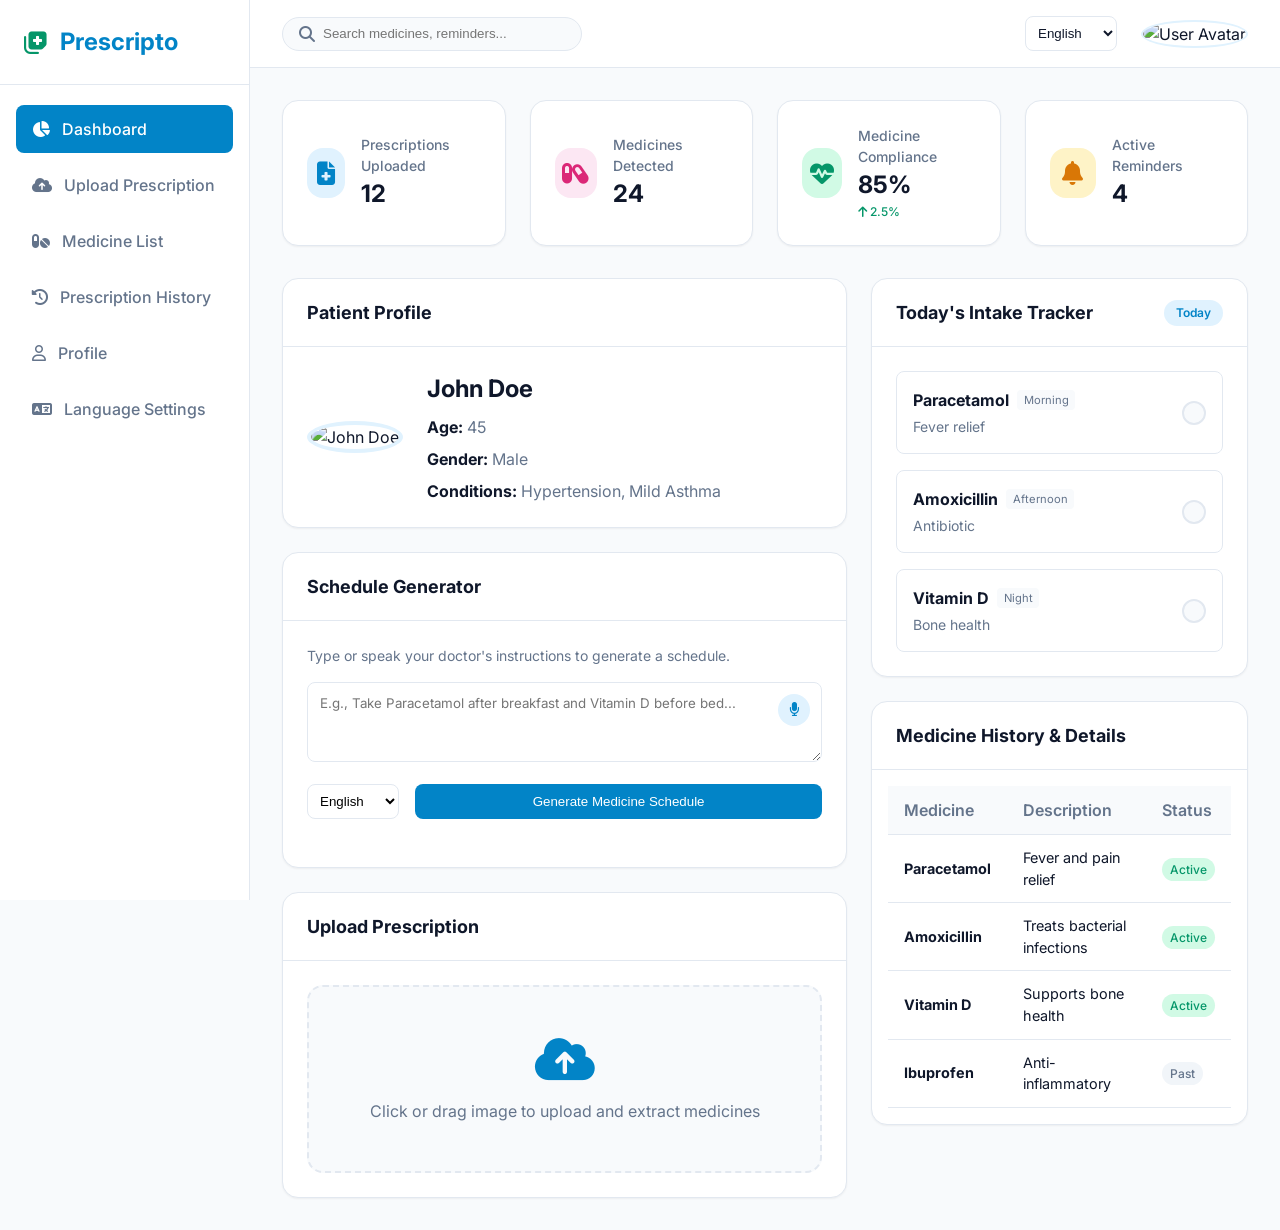
==== commit 68370e24: "Remove compliance graph from all multi-page files" ====
--- a/prescripto/frontend/index.html
+++ b/prescripto/frontend/index.html
@@ -1,5 +1,6 @@
 <!DOCTYPE html>
 <html lang="en">
+
 <head>
     <meta charset="UTF-8">
     <meta name="viewport" content="width=device-width, initial-scale=1.0">
@@ -7,23 +8,25 @@
     <link href="https://fonts.googleapis.com/css2?family=Inter:wght@300;400;500;600;700&display=swap" rel="stylesheet">
     <link rel="stylesheet" href="https://cdnjs.cloudflare.com/ajax/libs/font-awesome/6.4.0/css/all.min.css">
     <link rel="stylesheet" href="style.css">
-    <script src="https://cdn.jsdelivr.net/npm/chart.js"></script>
 </head>
+
 <body>
     <div class="dashboard-container">
         <!-- Sidebar -->
         <aside class="sidebar" id="sidebar">
-            <div class="sidebar-header">
-                <i class="fa-solid fa-notes-medical logo-icon"></i>
-                <h2>Prescripto</h2>
-            </div>
+            <a href="/" style="text-decoration: none; color: inherit; display: block;">
+                <div class="sidebar-header">
+                    <i class="fa-solid fa-notes-medical logo-icon"></i>
+                    <h2>Prescripto</h2>
+                </div>
+            </a>
             <ul class="nav-links">
-                <li class="active"><a href="#"><i class="fa-solid fa-chart-pie"></i> Dashboard</a></li>
-                <li><a href="#"><i class="fa-solid fa-cloud-arrow-up"></i> Upload Prescription</a></li>
-                <li><a href="#"><i class="fa-solid fa-pills"></i> Medicine List</a></li>
-                <li><a href="#"><i class="fa-solid fa-clock-rotate-left"></i> Prescription History</a></li>
-                <li><a href="#"><i class="fa-regular fa-user"></i> Profile</a></li>
-                <li><a href="#"><i class="fa-solid fa-language"></i> Language Settings</a></li>
+                <li class="active"><a href="/dashboard"><i class="fa-solid fa-chart-pie"></i> Dashboard</a></li>
+                <li><a href="/upload"><i class="fa-solid fa-cloud-arrow-up"></i> Upload Prescription</a></li>
+                <li><a href="/medicines"><i class="fa-solid fa-pills"></i> Medicine List</a></li>
+                <li><a href="/history"><i class="fa-solid fa-clock-rotate-left"></i> Prescription History</a></li>
+                <li><a href="/profile"><i class="fa-regular fa-user"></i> Profile</a></li>
+                <li><a href="/settings"><i class="fa-solid fa-language"></i> Language Settings</a></li>
             </ul>
         </aside>
 
@@ -45,7 +48,8 @@
                         <option value="kn">Kannada</option>
                     </select>
                     <div class="user-profile">
-                        <img src="https://ui-avatars.com/api/?name=John+Doe&background=e0f2fe&color=0284c7" alt="User Avatar" class="avatar">
+                        <img src="https://ui-avatars.com/api/?name=John+Doe&background=e0f2fe&color=0284c7"
+                            alt="User Avatar" class="avatar">
                     </div>
                 </div>
             </header>
@@ -93,20 +97,7 @@
                     </div>
                 </div>
 
-                <!-- Chart Section -->
-                <div class="chart-panel panel">
-                    <div class="panel-header">
-                        <h3>Compliance & Upload Trends</h3>
-                        <div class="chart-options">
-                            <button class="active">Day</button>
-                            <button>Week</button>
-                            <button>Month</button>
-                        </div>
-                    </div>
-                    <div class="chart-container">
-                        <canvas id="complianceChart"></canvas>
-                    </div>
-                </div>
+
 
                 <!-- Main Panels Grid -->
                 <div class="panels-grid">
@@ -118,7 +109,8 @@
                                 <h3>Patient Profile</h3>
                             </div>
                             <div class="profile-details">
-                                <img src="https://ui-avatars.com/api/?name=John+Doe&background=e0f2fe&color=0284c7&size=100" alt="John Doe" class="profile-img-large">
+                                <img src="https://ui-avatars.com/api/?name=John+Doe&background=e0f2fe&color=0284c7&size=100"
+                                    alt="John Doe" class="profile-img-large">
                                 <div class="info">
                                     <h2>John Doe</h2>
                                     <p><strong>Age:</strong> 45</p>
@@ -136,7 +128,8 @@
                             <div class="generator-body">
                                 <p class="text-sm">Type or speak your doctor's instructions to generate a schedule.</p>
                                 <div class="input-group">
-                                    <textarea id="instruction-input" placeholder="E.g., Take Paracetamol after breakfast and Vitamin D before bed..."></textarea>
+                                    <textarea id="instruction-input"
+                                        placeholder="E.g., Take Paracetamol after breakfast and Vitamin D before bed..."></textarea>
                                     <button class="voice-btn" id="voice-btn" title="Click to speak">
                                         <i class="fa-solid fa-microphone"></i>
                                     </button>
@@ -157,7 +150,8 @@
                                             <ul id="morning-list"></ul>
                                         </div>
                                         <div class="time-block">
-                                            <h5><i class="fa-solid fa-sun-bright" style="color:var(--clr-dark-blue)"></i> Afternoon</h5>
+                                            <h5><i class="fa-solid fa-sun-bright"
+                                                    style="color:var(--clr-dark-blue)"></i> Afternoon</h5>
                                             <ul id="afternoon-list"></ul>
                                         </div>
                                         <div class="time-block">
@@ -276,4 +270,5 @@
     </div>
     <script src="script.js"></script>
 </body>
-</html>
+
+</html>
--- a/prescripto/frontend/style.css
+++ b/prescripto/frontend/style.css
@@ -10,11 +10,11 @@
     --clr-text-main: #0f172a;
     --clr-text-muted: #64748b;
     --clr-border: #e2e8f0;
-    
+
     --shadow-sm: 0 1px 2px 0 rgb(0 0 0 / 0.05);
     --shadow-md: 0 4px 6px -1px rgb(0 0 0 / 0.1), 0 2px 4px -2px rgb(0 0 0 / 0.1);
     --shadow-lg: 0 10px 15px -3px rgb(0 0 0 / 0.1), 0 4px 6px -4px rgb(0 0 0 / 0.1);
-    
+
     --transition: all 0.3s ease;
 }
 
@@ -85,7 +85,8 @@
     font-weight: 500;
 }
 
-.nav-links a:hover, .nav-links li.active a {
+.nav-links a:hover,
+.nav-links li.active a {
     background-color: var(--clr-light-blue);
     color: var(--clr-blue);
 }
@@ -117,7 +118,8 @@
     z-index: 5;
 }
 
-.header-left, .header-right {
+.header-left,
+.header-right {
     display: flex;
     align-items: center;
     gap: 1.5rem;
@@ -237,10 +239,25 @@
     font-size: 1.5rem;
 }
 
-.stat-icon.uploader { background-color: var(--clr-light-blue); color: var(--clr-blue); }
-.stat-icon.medicines { background-color: #fce7f3; color: #db2777; }
-.stat-icon.compliance { background-color: var(--clr-green-soft); color: var(--clr-green); }
-.stat-icon.reminders { background-color: #fef3c7; color: #d97706; }
+.stat-icon.uploader {
+    background-color: var(--clr-light-blue);
+    color: var(--clr-blue);
+}
+
+.stat-icon.medicines {
+    background-color: #fce7f3;
+    color: #db2777;
+}
+
+.stat-icon.compliance {
+    background-color: var(--clr-green-soft);
+    color: var(--clr-green);
+}
+
+.stat-icon.reminders {
+    background-color: #fef3c7;
+    color: #d97706;
+}
 
 .stat-details h3 {
     font-size: 0.875rem;
@@ -270,41 +287,7 @@
     color: #ef4444;
 }
 
-/* Chart Panel */
-.chart-panel {
-    margin-bottom: 2rem;
-    background: var(--clr-white);
-}
-
-.chart-options {
-    display: flex;
-    background: var(--clr-bg);
-    border-radius: 0.5rem;
-    padding: 0.25rem;
-}
-
-.chart-options button {
-    border: none;
-    background: transparent;
-    padding: 0.25rem 0.75rem;
-    border-radius: 0.25rem;
-    font-size: 0.8rem;
-    color: var(--clr-text-muted);
-    cursor: pointer;
-    transition: var(--transition);
-}
-
-.chart-options button.active {
-    background: var(--clr-white);
-    color: var(--clr-text-main);
-    box-shadow: var(--shadow-sm);
-}
-
-.chart-container {
-    padding: 1.5rem;
-    height: 350px;
-    width: 100%;
-}
+
 
 /* Panels Grid */
 .panels-grid {
@@ -313,7 +296,8 @@
     gap: 1.5rem;
 }
 
-.column-left, .column-right {
+.column-left,
+.column-right {
     display: flex;
     flex-direction: column;
     gap: 1.5rem;
@@ -413,7 +397,8 @@
     transition: var(--transition);
 }
 
-.voice-btn:hover, .voice-btn.recording {
+.voice-btn:hover,
+.voice-btn.recording {
     background: var(--clr-blue);
     color: var(--clr-white);
 }
@@ -424,9 +409,17 @@
 }
 
 @keyframes pulse {
-    0% { box-shadow: 0 0 0 0 rgba(239, 68, 68, 0.7); }
-    70% { box-shadow: 0 0 0 10px rgba(239, 68, 68, 0); }
-    100% { box-shadow: 0 0 0 0 rgba(239, 68, 68, 0); }
+    0% {
+        box-shadow: 0 0 0 0 rgba(239, 68, 68, 0.7);
+    }
+
+    70% {
+        box-shadow: 0 0 0 10px rgba(239, 68, 68, 0);
+    }
+
+    100% {
+        box-shadow: 0 0 0 0 rgba(239, 68, 68, 0);
+    }
 }
 
 .action-row {
@@ -525,7 +518,8 @@
     background: var(--clr-bg);
 }
 
-.upload-area:hover, .upload-area.dragover {
+.upload-area:hover,
+.upload-area.dragover {
     border-color: var(--clr-blue);
     background: var(--clr-light-blue);
 }
@@ -654,11 +648,11 @@
     transition: var(--transition);
 }
 
-.custom-checkbox:hover input ~ .checkmark {
+.custom-checkbox:hover input~.checkmark {
     border-color: var(--clr-green);
 }
 
-.custom-checkbox input:checked ~ .checkmark {
+.custom-checkbox input:checked~.checkmark {
     background-color: var(--clr-green);
     border-color: var(--clr-green);
 }
@@ -669,7 +663,7 @@
     display: none;
 }
 
-.custom-checkbox input:checked ~ .checkmark:after {
+.custom-checkbox input:checked~.checkmark:after {
     display: block;
 }
 
@@ -696,7 +690,8 @@
     border-collapse: collapse;
 }
 
-.medicine-table th, .medicine-table td {
+.medicine-table th,
+.medicine-table td {
     padding: 0.75rem 1rem;
     text-align: left;
     border-bottom: 1px solid var(--clr-border);
@@ -740,20 +735,20 @@
     .sidebar {
         transform: translateX(-100%);
     }
-    
+
     .sidebar.active {
         transform: translateX(0);
     }
-    
+
     .main-content {
         margin-left: 0;
         width: 100%;
     }
-    
+
     .menu-btn {
         display: block;
     }
-    
+
     .search-bar {
         width: 200px;
     }
@@ -763,7 +758,9 @@
     .search-bar {
         display: none;
     }
-    .header-left, .header-right {
+
+    .header-left,
+    .header-right {
         gap: 1rem;
     }
-}
+}
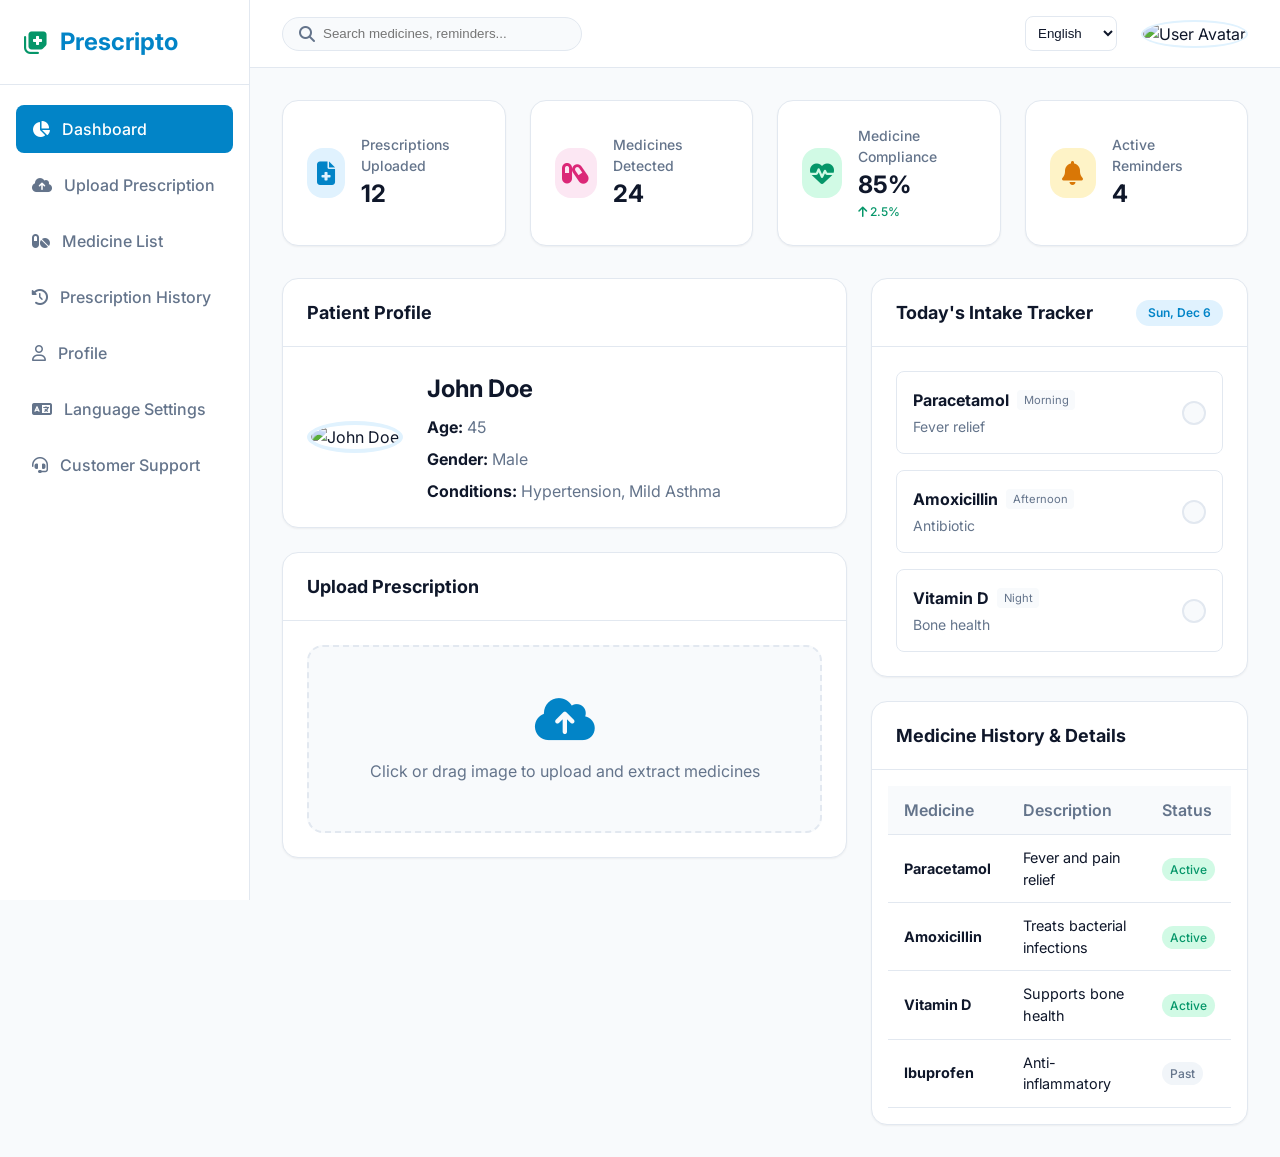
==== commit eb6950d5: "feat: Implement full authentication system with Google OAuth and Demo Mode" ====
--- a/prescripto/frontend/index.html
+++ b/prescripto/frontend/index.html
@@ -26,7 +26,7 @@
                 <li><a href="/medicines"><i class="fa-solid fa-pills"></i> Medicine List</a></li>
                 <li><a href="/history"><i class="fa-solid fa-clock-rotate-left"></i> Prescription History</a></li>
                 <li><a href="/profile"><i class="fa-regular fa-user"></i> Profile</a></li>
-                <li><a href="/settings"><i class="fa-solid fa-language"></i> Language Settings</a></li>
+                <li><a href="/settings"><i class="fa-solid fa-language"></i> Language Settings</a></li><li><a href="/support"><i class="fa-solid fa-headset"></i> Customer Support</a></li>
             </ul>
         </aside>
 
@@ -271,4 +271,4 @@
     <script src="script.js"></script>
 </body>
 
-</html>+</html>
--- a/prescripto/frontend/style.css
+++ b/prescripto/frontend/style.css
@@ -763,4 +763,786 @@
     .header-right {
         gap: 1rem;
     }
+}
+/* --- Support Page Premium Redesign --- */
+.support-hero {
+    background: linear-gradient(135deg, var(--clr-light-blue) 0%, #ffffff 100%);
+    padding: 3rem 2rem;
+    border-radius: 1.5rem;
+    margin-bottom: 2rem;
+    text-align: center;
+    border: 1px solid var(--clr-border);
+}
+
+.hero-content h2 {
+    font-size: 1.75rem;
+    color: var(--clr-blue);
+    margin-bottom: 1.5rem;
+}
+
+.support-search-large {
+    position: relative;
+    max-width: 700px;
+    margin: 0 auto 1.5rem;
+}
+
+.support-search-large i {
+    position: absolute;
+    left: 1.5rem;
+    top: 50%;
+    transform: translateY(-50%);
+    color: var(--clr-text-muted);
+    font-size: 1.1rem;
+}
+
+.support-search-large input {
+    width: 100%;
+    padding: 1.25rem 1.5rem 1.25rem 3.5rem;
+    border: 1px solid var(--clr-border);
+    border-radius: 1.25rem;
+    font-size: 1.1rem;
+    background: var(--clr-white);
+    box-shadow: var(--shadow-md);
+    transition: var(--transition);
+}
+
+.support-search-large input:focus {
+    outline: none;
+    border-color: var(--clr-blue);
+    box-shadow: 0 0 0 5px rgba(2, 132, 199, 0.1);
+}
+
+.support-section-header {
+    margin-bottom: 1.5rem;
+    padding-left: 0.5rem;
+}
+
+.support-section-header h3 {
+    font-size: 1.25rem;
+    color: var(--clr-text-main);
+}
+
+/* FAQ Accordion Cards */
+.faq-accordion {
+    display: flex;
+    flex-direction: column;
+    gap: 1rem;
+}
+
+.faq-card {
+    background: var(--clr-white);
+    border: 1px solid var(--clr-border);
+    border-radius: 1rem;
+    overflow: hidden;
+    transition: var(--transition);
+}
+
+.faq-card:hover {
+    border-color: var(--clr-blue);
+    box-shadow: var(--shadow-sm);
+}
+
+.faq-header {
+    padding: 1.25rem 1.5rem;
+    display: flex;
+    justify-content: space-between;
+    align-items: center;
+    cursor: pointer;
+    user-select: none;
+}
+
+.faq-header h4 {
+    font-size: 1rem;
+    font-weight: 600;
+    color: var(--clr-text-main);
+    margin: 0;
+}
+
+.faq-header i {
+    color: var(--clr-text-muted);
+    font-size: 0.9rem;
+    transition: transform 0.4s cubic-bezier(0.4, 0, 0.2, 1);
+}
+
+.faq-body {
+    max-height: 0;
+    overflow: hidden;
+    transition: max-height 0.4s cubic-bezier(0.4, 0, 0.2, 1);
+    background: var(--clr-bg);
+}
+
+.faq-card.active {
+    border-color: var(--clr-blue);
+}
+
+.faq-card.active .faq-header i {
+    transform: rotate(180deg);
+    color: var(--clr-blue);
+}
+
+.faq-card.active .faq-body {
+    max-height: 500px;
+    border-top: 1px solid var(--clr-border);
+}
+
+.faq-body p {
+    padding: 1.25rem 1.5rem;
+    color: var(--clr-text-muted);
+    font-size: 0.95rem;
+    line-height: 1.6;
+    margin: 0;
+}
+
+.empty-faq-state {
+    text-align: center;
+    padding: 3rem 1rem;
+    background: var(--clr-white);
+    border-radius: 1rem;
+    border: 1px dashed var(--clr-border);
+}
+
+.empty-faq-state i {
+    font-size: 3rem;
+    color: var(--clr-border);
+    margin-bottom: 1rem;
+}
+
+.btn-text {
+    background: none;
+    border: none;
+    color: var(--clr-blue);
+    font-weight: 600;
+    cursor: pointer;
+    margin-top: 0.5rem;
+    text-decoration: underline;
+}
+
+/* Premium Form Layout */
+.form-row {
+    display: grid;
+    grid-template-columns: 1fr 1fr;
+    gap: 1.5rem;
+    margin-bottom: 0.5rem;
+}
+
+.support-form {
+    padding: 2rem;
+}
+
+.support-form .form-group {
+    display: flex;
+    flex-direction: column;
+    margin-bottom: 1.5rem;
+}
+
+.support-form .form-group label {
+    font-size: 0.9rem;
+    font-weight: 600;
+    color: var(--clr-text-main);
+    margin-bottom: 0.6rem;
+    display: block;
+}
+
+.support-form .form-group input,
+.support-form .form-group select,
+.support-form .form-group textarea {
+    width: 100%;
+    padding: 0.8rem 1rem;
+    border: 1px solid var(--clr-border);
+    border-radius: 0.75rem;
+    font-family: inherit;
+    font-size: 0.95rem;
+    color: var(--clr-text-main);
+    background: #fdfdfd;
+    transition: var(--transition);
+    outline: none;
+}
+
+.support-form .form-group input::placeholder,
+.support-form .form-group textarea::placeholder {
+    color: #94a3b8;
+}
+
+.support-form .form-group input:focus,
+.support-form .form-group select:focus,
+.support-form .form-group textarea:focus {
+    border-color: var(--clr-blue);
+    background: var(--clr-white);
+    box-shadow: 0 0 0 4px rgba(2, 132, 199, 0.1);
+}
+
+.support-form .form-group select {
+    appearance: none;
+    background-image: url("data:image/svg+xml,%3Csvg xmlns='http://www.w3.org/2000/svg' fill='none' viewBox='0 0 24 24' stroke='%2364748b'%3E%3Cpath stroke-linecap='round' stroke-linejoin='round' stroke-width='2' d='M19 9l-7 7-7-7'%3E%3C/path%3E%3C/svg%3E");
+    background-repeat: no-repeat;
+    background-position: right 1rem center;
+    background-size: 1rem;
+    padding-right: 2.5rem;
+}
+
+.support-submit {
+    width: 100%;
+    padding: 1rem;
+    font-size: 1rem;
+    margin-top: 0.5rem;
+    box-shadow: 0 4px 6px -1px rgba(2, 132, 199, 0.2);
+}
+
+/* --- Login Page Styles --- */
+.login-page {
+    background: linear-gradient(135deg, #f0f9ff 0%, #e0f2fe 100%);
+    display: flex;
+    align-items: center;
+    justify-content: center;
+    min-height: 100vh;
+    padding: 1.5rem;
+    font-family: 'Inter', sans-serif;
+}
+
+.login-container {
+    width: 100%;
+    max-width: 450px;
+}
+
+.login-card {
+    background: var(--clr-white);
+    border-radius: 2rem;
+    box-shadow: 0 20px 25px -5px rgba(0, 0, 0, 0.1), 0 10px 10px -5px rgba(0, 0, 0, 0.04);
+    overflow: hidden;
+    border: 1px solid rgba(2, 132, 199, 0.1);
+}
+
+.login-header {
+    background: var(--clr-white);
+    color: var(--clr-blue);
+    padding: 2.5rem 2rem;
+    text-align: center;
+}
+
+.login-header h1, .login-header h2 {
+    color: var(--clr-blue);
+    margin-bottom: 0.5rem;
+}
+
+.login-header p {
+    color: var(--clr-text-muted);
+    font-size: 1rem;
+    margin-top: 0.25rem;
+}
+
+.login-header .logo-icon {
+    font-size: 3.5rem;
+    margin-bottom: 1rem;
+}
+
+.login-header h1 {
+    font-size: 2.25rem;
+    margin: 0;
+    font-weight: 700;
+}
+
+.login-header p {
+    opacity: 0.9;
+    font-size: 1rem;
+    margin-top: 0.25rem;
+}
+
+.login-body {
+    padding: 3rem 2rem;
+    text-align: center;
+}
+
+.login-body h2 {
+    font-size: 1.5rem;
+    color: var(--clr-text-main);
+    margin-bottom: 0.75rem;
+}
+
+.login-body .subtitle {
+    color: var(--clr-text-muted);
+    font-size: 0.95rem;
+    line-height: 1.5;
+    margin-bottom: 2.5rem;
+}
+
+.auth-box {
+    display: flex;
+    justify-content: center;
+    margin-bottom: 2rem;
+}
+
+.login-footer {
+    border-top: 1px solid var(--clr-border);
+    padding-top: 1.5rem;
+    font-size: 0.8rem;
+    color: var(--clr-text-muted);
+}
+
+.login-footer a {
+    color: var(--clr-blue);
+    text-decoration: none;
+    font-weight: 500;
+}
+
+/* --- User Profile Dropdown --- */
+.user-profile {
+    position: relative;
+    cursor: pointer;
+}
+
+.profile-dropdown {
+    position: absolute;
+    top: calc(100% + 1rem);
+    right: 0;
+    width: 240px;
+    background: var(--clr-white);
+    border-radius: 1rem;
+    box-shadow: 0 10px 15px -3px rgba(0, 0, 0, 0.1), 0 4px 6px -2px rgba(0, 0, 0, 0.05);
+    border: 1px solid var(--clr-border);
+    z-index: 1000;
+    display: none;
+    overflow: hidden;
+}
+
+.profile-dropdown.active {
+    display: block;
+    animation: fadeInDown 0.3s ease;
+}
+
+@keyframes fadeInDown {
+    from {
+        opacity: 0;
+        transform: translateY(-10px);
+    }
+    to {
+        opacity: 1;
+        transform: translateY(0);
+    }
+}
+
+.dropdown-user-info {
+    padding: 1.5rem;
+    background: var(--clr-bg);
+    border-bottom: 1px solid var(--clr-border);
+    text-align: center;
+}
+
+.dropdown-user-info .avatar-large {
+    width: 4rem;
+    height: 4rem;
+    border-radius: 50%;
+    margin-bottom: 0.75rem;
+    border: 3px solid var(--clr-white);
+    box-shadow: var(--shadow-sm);
+}
+
+.dropdown-user-info h4 {
+    font-size: 1rem;
+    color: var(--clr-text-main);
+    margin: 0;
+    font-weight: 600;
+}
+
+.dropdown-user-info p {
+    font-size: 0.8rem;
+    color: var(--clr-text-muted);
+    margin: 0.25rem 0 0;
+}
+
+.dropdown-links {
+    padding: 0.5rem 0;
+}
+
+.dropdown-links a {
+    display: flex;
+    align-items: center;
+    gap: 0.75rem;
+    padding: 0.75rem 1.5rem;
+    color: var(--clr-text-main);
+    text-decoration: none;
+    font-size: 0.9rem;
+    transition: var(--transition);
+}
+
+.dropdown-links a:hover {
+    background: var(--clr-light-blue);
+    color: var(--clr-blue);
+}
+
+.dropdown-links a.logout-btn {
+    color: #ef4444;
+    border-top: 1px solid var(--clr-border);
+    margin-top: 0.5rem;
+}
+
+.dropdown-links a.logout-btn:hover {
+    background: #fef2f2;
+    color: #dc2626;
+}
+/* Contact Details Card */
+.contact-card-list {
+    padding: 1.5rem;
+    display: flex;
+    flex-direction: column;
+    gap: 1.25rem;
+}
+
+.contact-card-item {
+    display: flex;
+    align-items: center;
+    gap: 1.25rem;
+}
+
+.contact-icon {
+    width: 3.5rem;
+    height: 3.5rem;
+    background: var(--clr-light-blue);
+    color: var(--clr-blue);
+    border-radius: 1rem;
+    display: flex;
+    align-items: center;
+    justify-content: center;
+    font-size: 1.25rem;
+}
+
+.contact-text {
+    display: flex;
+    flex-direction: column;
+}
+
+.contact-label {
+    font-size: 0.75rem;
+    font-weight: 700;
+    color: var(--clr-text-muted);
+    text-transform: uppercase;
+    letter-spacing: 0.05em;
+    margin-bottom: 0.15rem;
+}
+
+.contact-value {
+    font-weight: 500;
+    color: var(--clr-text-main);
+    font-size: 0.95rem;
+}
+
+.support-emergency-badge {
+    margin: 0 1.5rem 1.5rem;
+    padding: 1rem;
+    background: #fff7ed;
+    border: 1px solid #ffedd5;
+    border-radius: 0.75rem;
+    display: flex;
+    gap: 0.75rem;
+}
+
+.support-emergency-badge i {
+    color: #f97316;
+    margin-top: 0.2rem;
+}
+
+.support-emergency-badge p {
+    font-size: 0.8rem;
+    color: #9a3412;
+    line-height: 1.5;
+}
+
+.support-emergency-badge strong {
+    color: #ea580c;
+}
+
+@media (max-width: 768px) {
+    .form-row {
+        grid-template-columns: 1fr;
+    }
+}
+
+/* FAQ Accordion Refinements */
+.faq-answer {
+    max-height: 0;
+    overflow: hidden;
+    transition: max-height 0.4s cubic-bezier(0.4, 0, 0.2, 1), padding 0.4s ease;
+}
+
+.faq-item.active .faq-answer {
+    max-height: 300px;
+    padding-bottom: 0.5rem;
+}
+
+/* No Results Status */
+.no-results-message {
+    text-align: center;
+    padding: 2.5rem 1rem;
+    color: var(--clr-text-muted);
+}
+
+.no-results-message i {
+    font-size: 2.5rem;
+    color: var(--clr-border);
+    margin-bottom: 1rem;
+    display: block;
+}
+
+/* Form Validation Styles */
+.form-group {
+    position: relative;
+    margin-bottom: 1.5rem;
+}
+
+.error-msg {
+    color: #ef4444;
+    font-size: 0.75rem;
+    margin-top: 0.25rem;
+    display: block;
+    min-height: 1em;
+}
+
+.form-group input.invalid,
+.form-group select.invalid,
+.form-group textarea.invalid {
+    border-color: #ef4444;
+    background-color: #fef2f2;
+}
+
+/* Emergency Notice */
+.emergency-notice {
+    margin-top: 1rem;
+    padding: 1rem;
+    background: #fff1f2;
+    border: 1px solid #fecdd3;
+    border-radius: 0.75rem;
+    display: flex;
+    gap: 0.75rem;
+    align-items: flex-start;
+}
+
+.emergency-notice i {
+    color: #e11d48;
+    background: none;
+    width: auto;
+    height: auto;
+    font-size: 1.1rem;
+}
+
+.emergency-notice p {
+    font-size: 0.75rem;
+    color: #9f1239;
+    line-height: 1.4;
+}
+
+.emergency-notice strong {
+    color: #e11d48;
+    display: block;
+    margin-bottom: 0.15rem;
+}
+
+/* Contact Info Items */
+.contact-info-content {
+    padding: 1.5rem;
+    display: flex;
+    flex-direction: column;
+    gap: 1.5rem;
+}
+
+.contact-item {
+    display: flex;
+    align-items: center;
+    gap: 1rem;
+}
+
+.contact-item i {
+    font-size: 1.25rem;
+    color: var(--clr-blue);
+    background: var(--clr-light-blue);
+    width: 3rem;
+    height: 3rem;
+    border-radius: 0.75rem;
+    display: flex;
+    align-items: center;
+    justify-content: center;
+}
+
+.contact-item .label {
+    font-size: 0.75rem;
+    font-weight: 600;
+    text-transform: uppercase;
+    color: var(--clr-text-muted);
+    letter-spacing: 0.05em;
+}
+
+.contact-item .value {
+    font-weight: 500;
+    color: var(--clr-text-main);
+}
+
+/* ==========================================================================
+   AUTHENTICATION SYSTEM (Login / Register)
+   ========================================================================== */
+
+.login-page {
+    display: flex;
+    align-items: center;
+    justify-content: center;
+    min-height: 100vh;
+    background: linear-gradient(135deg, #f0f9ff 0%, #e0f2fe 100%);
+    padding: 2rem;
+}
+
+.login-container {
+    width: 100%;
+    max-width: 480px;
+    animation: fadeIn 0.6s ease-out;
+}
+
+.login-card {
+    background: var(--clr-white);
+    border-radius: 2rem;
+    box-shadow: 0 25px 50px -12px rgba(2, 132, 199, 0.15);
+    overflow: hidden;
+    border: 1px solid rgba(255, 255, 255, 0.8);
+    backdrop-filter: blur(10px);
+}
+
+.login-header {
+    background: var(--clr-blue);
+    padding: 3rem 2rem;
+    text-align: center;
+    color: var(--clr-white);
+}
+
+.login-header .logo-icon {
+    font-size: 3.5rem;
+    color: var(--clr-white);
+    margin-bottom: 1rem;
+    filter: drop-shadow(0 4px 6px rgba(0,0,0,0.1));
+}
+
+.login-header h1 {
+    font-size: 2.5rem;
+    font-weight: 800;
+    letter-spacing: -0.02em;
+    margin-bottom: 0.25rem;
+}
+
+.login-header p {
+    font-size: 1.1rem;
+    opacity: 0.9;
+    font-weight: 400;
+}
+
+.login-body {
+    padding: 2.5rem 2.5rem;
+}
+
+.auth-tabs {
+    display: flex;
+    background: #f1f5f9;
+    padding: 0.4rem;
+    border-radius: 1rem;
+    margin-bottom: 2.5rem;
+    position: relative;
+}
+
+.auth-tab {
+    flex: 1;
+    padding: 0.8rem;
+    border: none;
+    background: none;
+    font-weight: 600;
+    font-size: 0.95rem;
+    cursor: pointer;
+    color: var(--clr-text-muted);
+    transition: var(--transition);
+    border-radius: 0.75rem;
+    z-index: 1;
+}
+
+.auth-tab.active {
+    background: var(--clr-white);
+    color: var(--clr-blue);
+    box-shadow: var(--shadow-sm);
+}
+
+.input-group {
+    margin-bottom: 1.5rem;
+    text-align: left;
+}
+
+.input-group label {
+    display: block;
+    font-size: 0.875rem;
+    font-weight: 600;
+    color: var(--clr-text-main);
+    margin-bottom: 0.6rem;
+}
+
+.input-group input {
+    width: 100%;
+    padding: 0.85rem 1.25rem;
+    border: 2px solid #f1f5f9;
+    border-radius: 0.85rem;
+    font-size: 1rem;
+    font-family: inherit;
+    transition: all 0.2s ease;
+    background: #f8fafc;
+}
+
+.input-group input:focus {
+    outline: none;
+    border-color: var(--clr-blue);
+    background: var(--clr-white);
+    box-shadow: 0 0 0 4px rgba(2, 132, 199, 0.1);
+}
+
+.login-btn {
+    width: 100%;
+    padding: 1rem;
+    background: var(--clr-blue);
+    color: var(--clr-white);
+    border: none;
+    border-radius: 1rem;
+    font-size: 1.1rem;
+    font-weight: 700;
+    cursor: pointer;
+    transition: all 0.3s cubic-bezier(0.4, 0, 0.2, 1);
+    box-shadow: 0 10px 15px -3px rgba(2, 132, 199, 0.3);
+    margin-top: 1rem;
+}
+
+.login-btn:hover {
+    background: var(--clr-dark-blue);
+    transform: translateY(-2px);
+    box-shadow: 0 20px 25px -5px rgba(2, 132, 199, 0.4);
+}
+
+.login-btn:active {
+    transform: translateY(0);
+}
+
+.auth-box {
+    margin: 2rem 0;
+    display: flex;
+    justify-content: center;
+}
+
+.login-footer {
+    text-align: center;
+    color: var(--clr-text-muted);
+    font-size: 0.875rem;
+    margin-top: 2rem;
+    line-height: 1.6;
+}
+
+@keyframes fadeIn {
+    from { opacity: 0; transform: translateY(20px); }
+    to { opacity: 1; transform: translateY(0); }
+}
+
+/* Animations for Section Switching */
+#login-section, #register-section {
+    animation: fadeInSection 0.4s ease;
+}
+
+@keyframes fadeInSection {
+    from { opacity: 0; transform: scale(0.98); }
+    to { opacity: 1; transform: scale(1); }
 }
